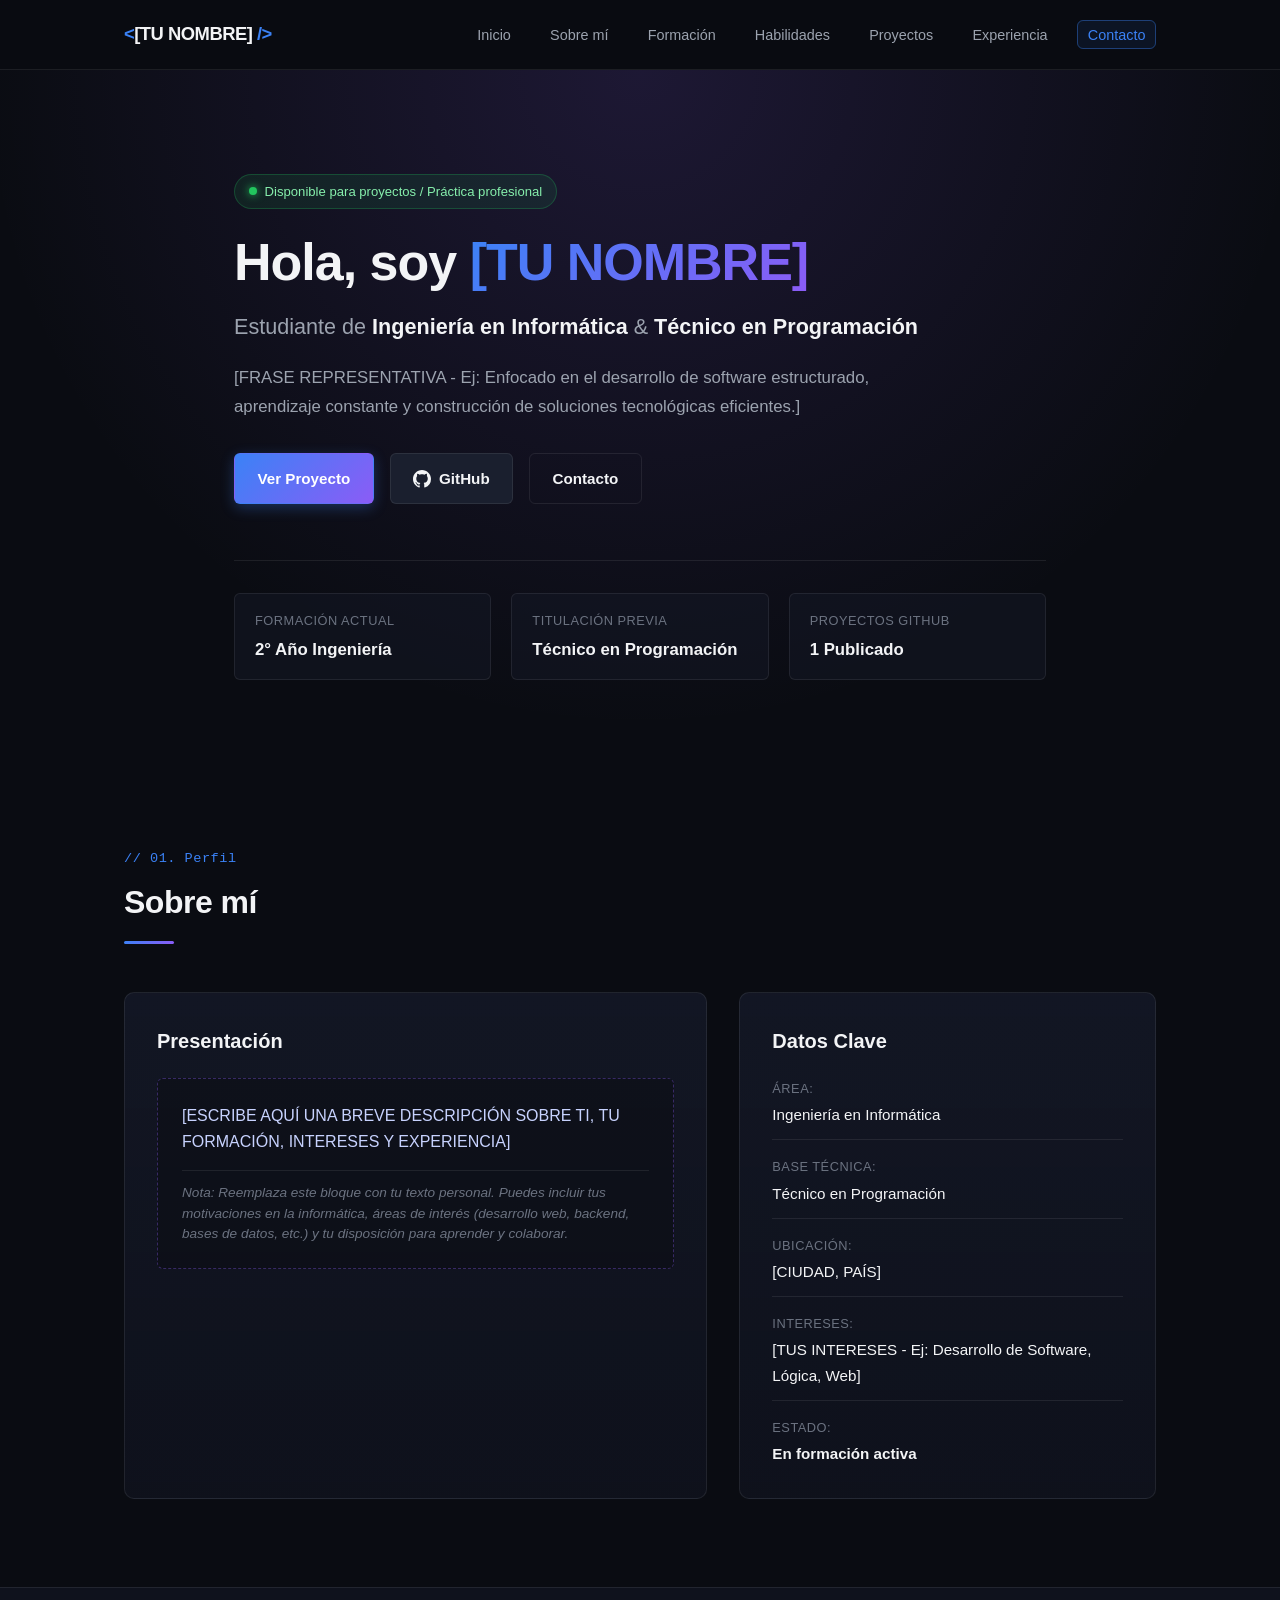
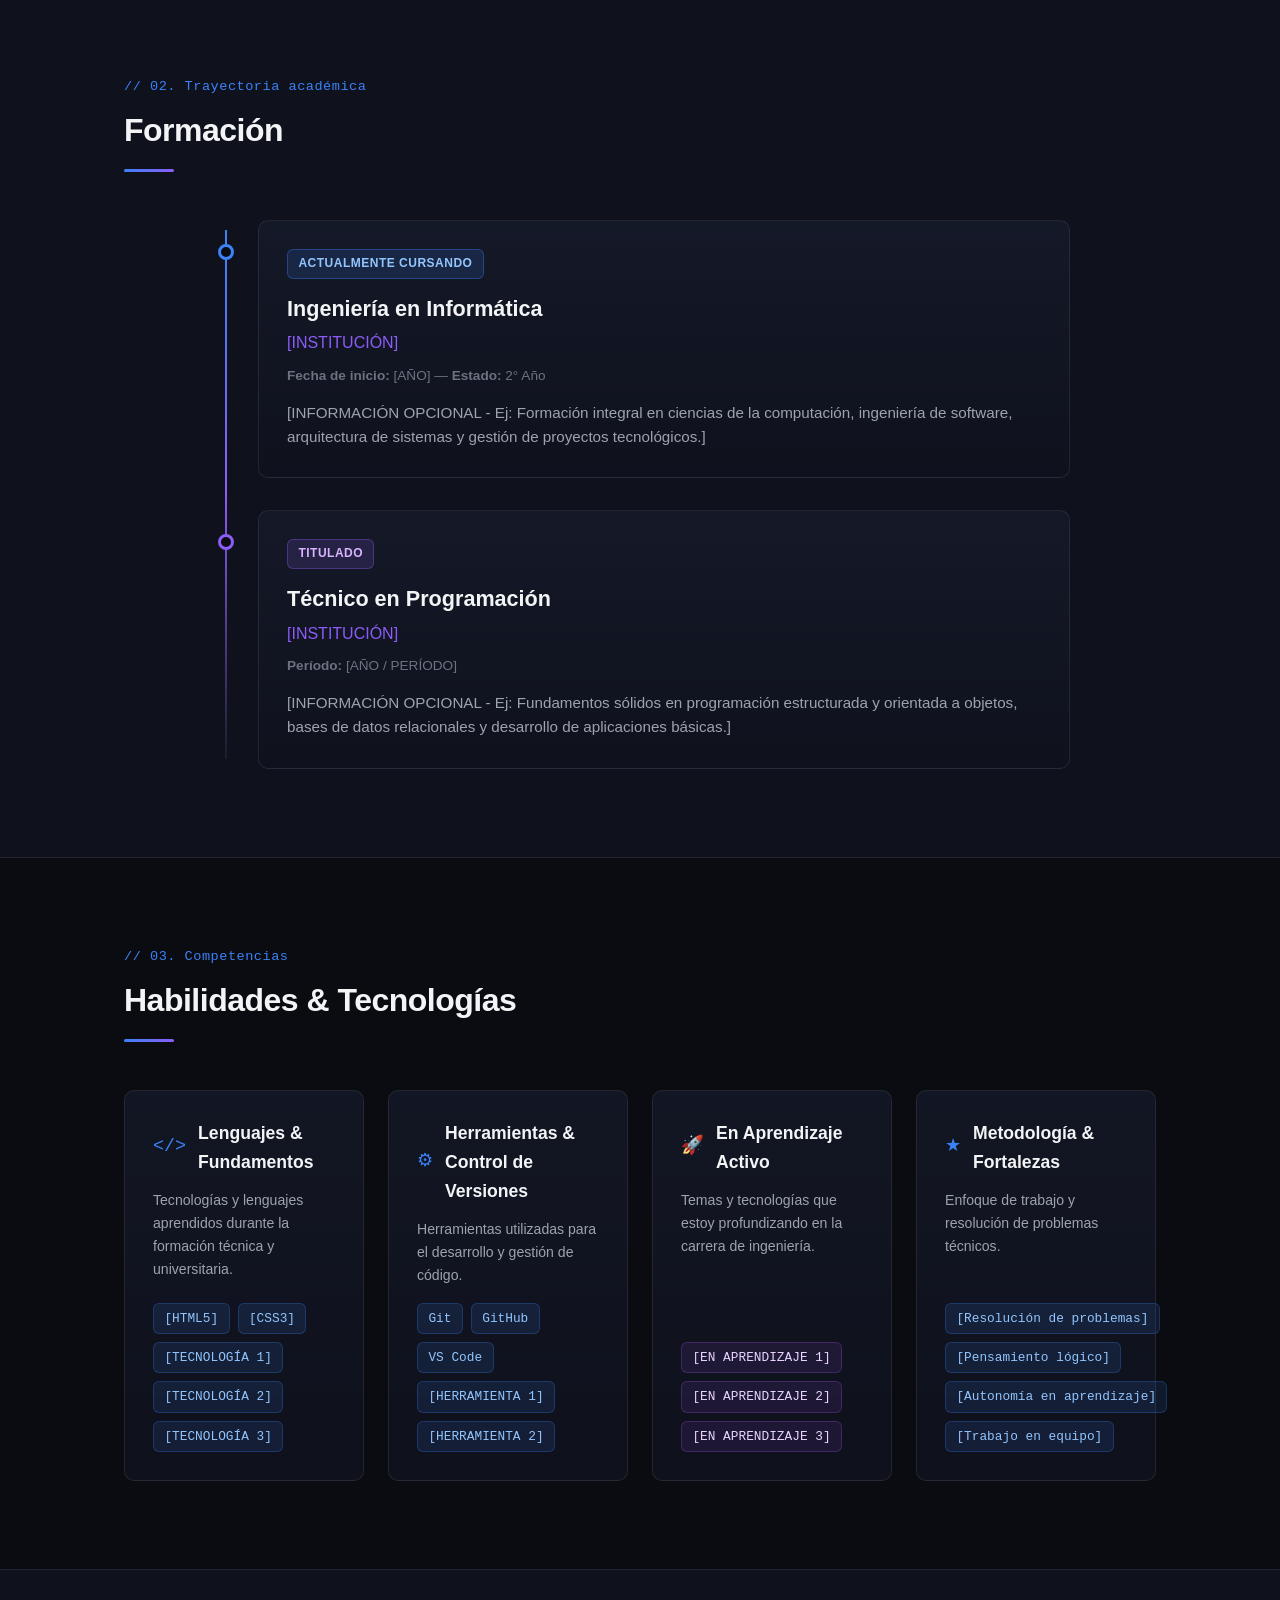
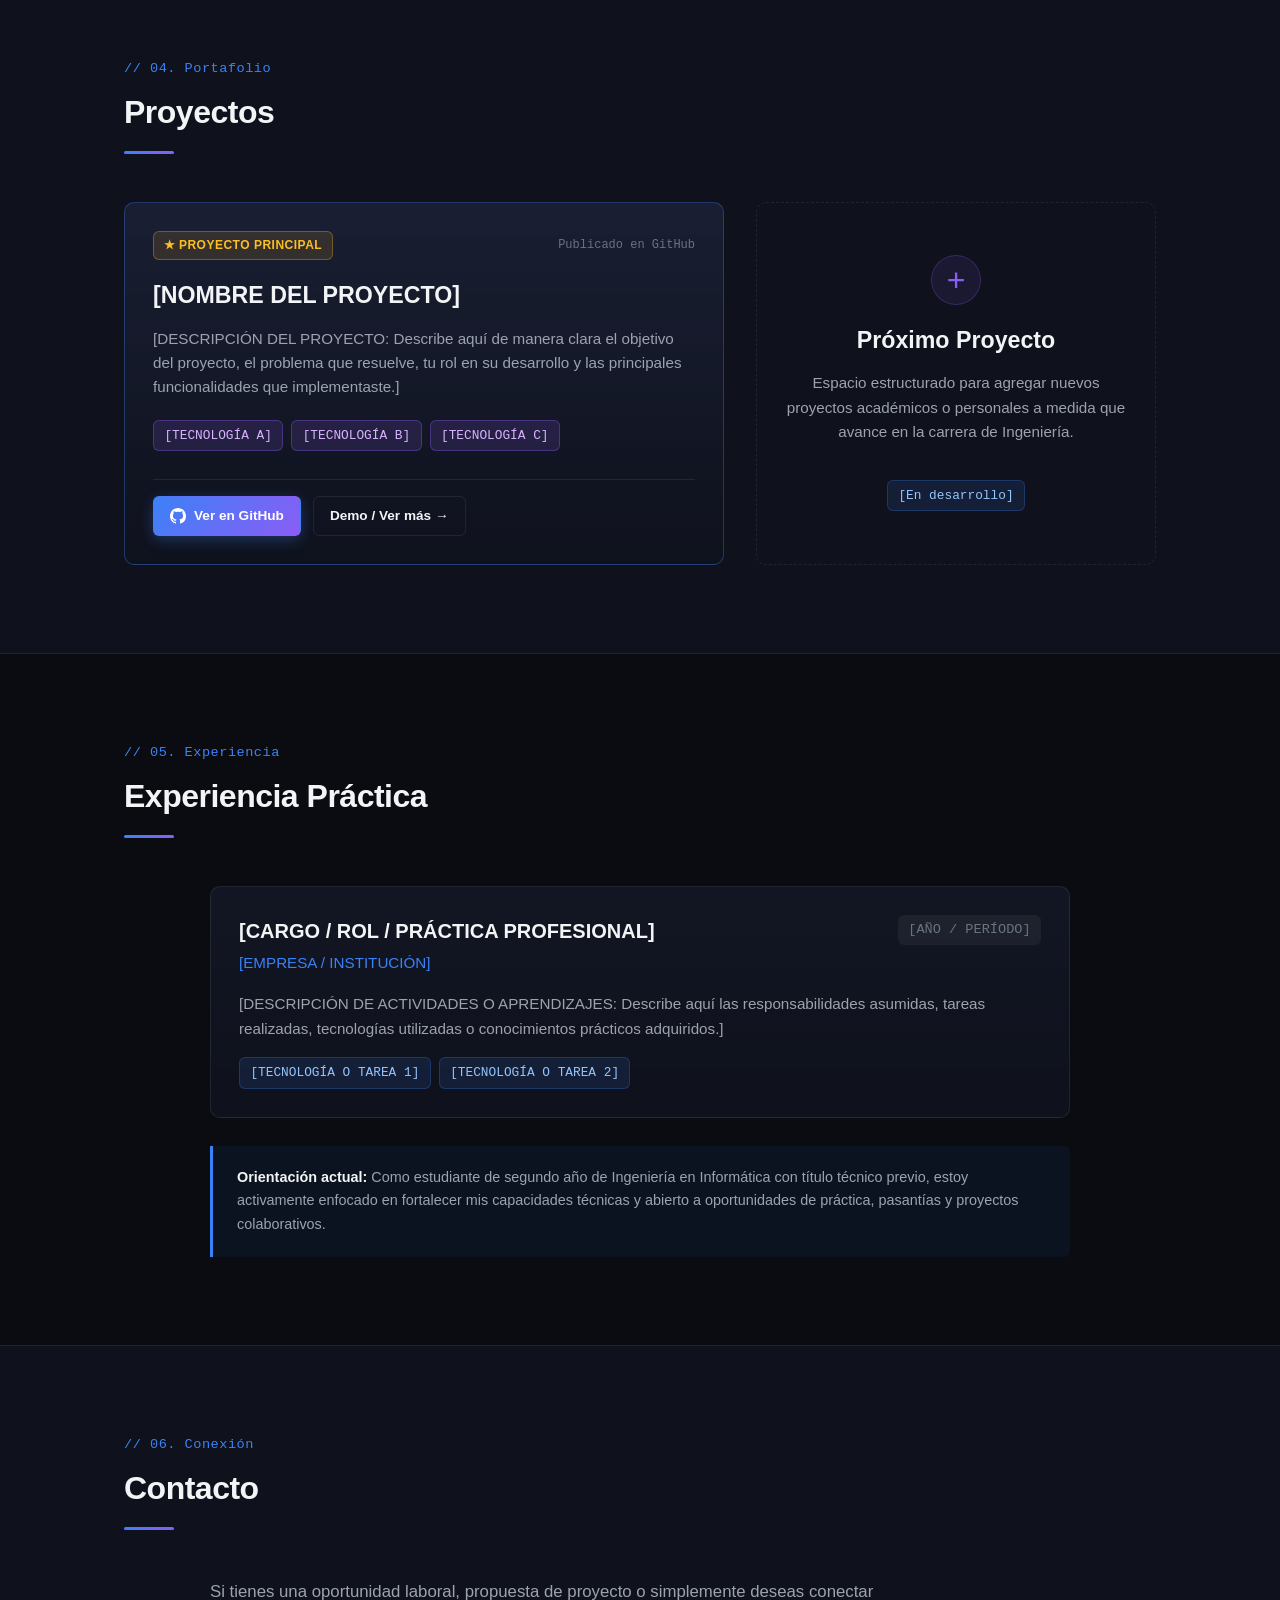
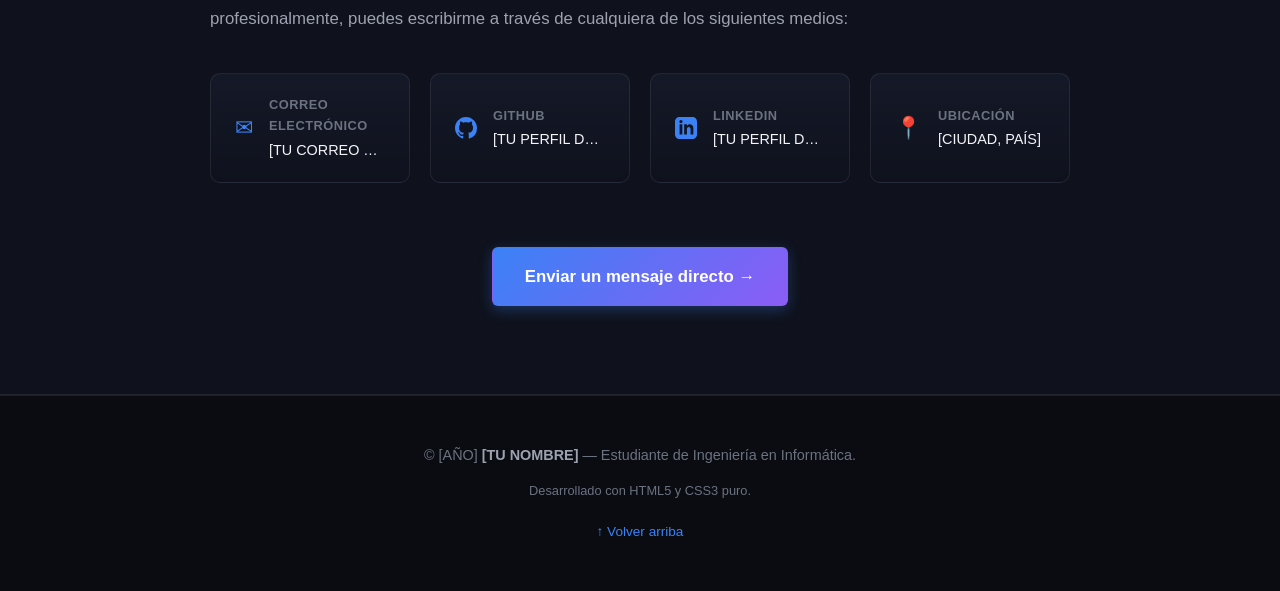
==== index.html @ 57cdf485 "portafolios codigo faltan cosas" ====
<!DOCTYPE html>
<html lang="es">
<head>
    <meta charset="UTF-8">
    <meta name="viewport" content="width=device-width, initial-scale=1.0">
    <meta name="description" content="Portafolio personal de [TU NOMBRE] - Estudiante de Ingeniería en Informática y Técnico en Programación.">
    <title>[TU NOMBRE] | Portafolio Profesional</title>
    <!-- Hoja de estilos principal -->
    <link rel="stylesheet" href="style.css">
</head>
<body>

    <!-- ========================================== -->
    <!-- BARRA DE NAVEGACIÓN (HEADER) -->
    <!-- ========================================== -->
    <header class="header">
        <div class="container nav-container">
            <a href="#inicio" class="nav-logo">
                <span class="logo-bracket">&lt;</span>[TU NOMBRE]<span class="logo-bracket"> /&gt;</span>
            </a>
            <nav class="navbar" aria-label="Navegación principal">
                <ul class="nav-list">
                    <li><a href="#inicio" class="nav-link">Inicio</a></li>
                    <li><a href="#sobre-mi" class="nav-link">Sobre mí</a></li>
                    <li><a href="#formacion" class="nav-link">Formación</a></li>
                    <li><a href="#habilidades" class="nav-link">Habilidades</a></li>
                    <li><a href="#proyectos" class="nav-link">Proyectos</a></li>
                    <li><a href="#experiencia" class="nav-link">Experiencia</a></li>
                    <li><a href="#contacto" class="nav-link nav-link-cta">Contacto</a></li>
                </ul>
            </nav>
        </div>
    </header>

    <main id="main-content">

        <!-- ========================================== -->
        <!-- SECCIÓN 1: INICIO / HERO -->
        <!-- ========================================== -->
        <section id="inicio" class="hero-section">
            <div class="container hero-container">
                
                <div class="hero-badge">
                    <span class="status-dot"></span>
                    <span>Disponible para proyectos / Práctica profesional</span>
                </div>

                <h1 class="hero-title">
                    Hola, soy <span class="gradient-text">[TU NOMBRE]</span>
                </h1>

                <p class="hero-subtitle">
                    Estudiante de <strong>Ingeniería en Informática</strong> &amp; <strong>Técnico en Programación</strong>
                </p>

                <p class="hero-description">
                    [FRASE REPRESENTATIVA - Ej: Enfocado en el desarrollo de software estructurado, aprendizaje constante y construcción de soluciones tecnológicas eficientes.]
                </p>

                <!-- Botones de Acción -->
                <div class="hero-actions">
                    <a href="#proyectos" class="btn btn-primary">Ver Proyecto</a>
                    <a href="https://github.com/[TU_USUARIO]" target="_blank" rel="noopener noreferrer" class="btn btn-secondary">
                        <svg class="btn-icon" viewBox="0 0 24 24" width="18" height="18" fill="currentColor">
                            <path d="M12 0C5.37 0 0 5.37 0 12c0 5.31 3.435 9.795 8.205 11.385.6.105.825-.255.825-.57 0-.285-.015-1.23-.015-2.235-3.015.555-3.795-.735-4.035-1.41-.135-.345-.72-1.41-1.23-1.695-.42-.225-1.02-.78-.015-.795.945-.015 1.62.87 1.845 1.23 1.08 1.815 2.805 1.305 3.495.99.105-.78.42-1.305.765-1.605-2.67-.3-5.46-1.335-5.46-5.925 0-1.305.465-2.385 1.23-3.225-.12-.3-.54-1.53.12-3.18 0 0 1.005-.315 3.3 1.23.96-.27 1.98-.405 3-.405s2.04.135 3 .405c2.295-1.56 3.3-1.23 3.3-1.23.66 1.65.24 2.88.12 3.18.765.84 1.23 1.905 1.23 3.225 0 4.605-2.805 5.625-5.475 5.925.435.375.81 1.095.81 2.22 0 1.605-.015 2.895-.015 3.3 0 .315.225.69.825.57A12.02 12.02 0 0024 12c0-6.63-5.37-12-12-12z"/>
                        </svg>
                        GitHub
                    </a>
                    <a href="#contacto" class="btn btn-outline">Contacto</a>
                </div>

                <!-- Resumen rápido de perfil -->
                <div class="hero-highlights">
                    <div class="highlight-item">
                        <span class="highlight-label">Formación actual</span>
                        <span class="highlight-value">2° Año Ingeniería</span>
                    </div>
                    <div class="highlight-item">
                        <span class="highlight-label">Titulación previa</span>
                        <span class="highlight-value">Técnico en Programación</span>
                    </div>
                    <div class="highlight-item">
                        <span class="highlight-label">Proyectos GitHub</span>
                        <span class="highlight-value">1 Publicado</span>
                    </div>
                </div>

            </div>
        </section>


        <!-- ========================================== -->
        <!-- SECCIÓN 2: SOBRE MÍ -->
        <!-- ========================================== -->
        <section id="sobre-mi" class="section">
            <div class="container">
                <div class="section-header">
                    <span class="section-tag">// 01. Perfil</span>
                    <h2 class="section-title">Sobre mí</h2>
                    <div class="section-line"></div>
                </div>

                <div class="about-grid">
                    <div class="about-card main-about">
                        <h3 class="card-title">Presentación</h3>
                        <div class="placeholder-box">
                            <p class="placeholder-text">
                                [ESCRIBE AQUÍ UNA BREVE DESCRIPCIÓN SOBRE TI, TU FORMACIÓN, INTERESES Y EXPERIENCIA]
                            </p>
                            <p class="helper-note">
                                <em>Nota: Reemplaza este bloque con tu texto personal. Puedes incluir tus motivaciones en la informática, áreas de interés (desarrollo web, backend, bases de datos, etc.) y tu disposición para aprender y colaborar.</em>
                            </p>
                        </div>
                    </div>

                    <div class="about-card info-summary">
                        <h3 class="card-title">Datos Clave</h3>
                        <ul class="info-list">
                            <li>
                                <span class="info-key">Área:</span>
                                <span class="info-val">Ingeniería en Informática</span>
                            </li>
                            <li>
                                <span class="info-key">Base técnica:</span>
                                <span class="info-val">Técnico en Programación</span>
                            </li>
                            <li>
                                <span class="info-key">Ubicación:</span>
                                <span class="info-val">[CIUDAD, PAÍS]</span>
                            </li>
                            <li>
                                <span class="info-key">Intereses:</span>
                                <span class="info-val">[TUS INTERESES - Ej: Desarrollo de Software, Lógica, Web]</span>
                            </li>
                            <li>
                                <span class="info-key">Estado:</span>
                                <span class="info-val text-accent">En formación activa</span>
                            </li>
                        </ul>
                    </div>
                </div>
            </div>
        </section>


        <!-- ========================================== -->
        <!-- SECCIÓN 3: FORMACIÓN ACADÉMICA -->
        <!-- ========================================== -->
        <section id="formacion" class="section section-alt">
            <div class="container">
                <div class="section-header">
                    <span class="section-tag">// 02. Trayectoria académica</span>
                    <h2 class="section-title">Formación</h2>
                    <div class="section-line"></div>
                </div>

                <div class="timeline">

                    <!-- Tarjeta 1: Ingeniería en Informática -->
                    <article class="timeline-item">
                        <div class="timeline-marker"></div>
                        <div class="timeline-content card">
                            <div class="timeline-badge status-current">Actualmente cursando</div>
                            <h3 class="timeline-title">Ingeniería en Informática</h3>
                            <h4 class="timeline-subtitle">[INSTITUCIÓN]</h4>
                            <p class="timeline-period"><strong>Fecha de inicio:</strong> [AÑO] — <strong>Estado:</strong> 2° Año</p>
                            <p class="timeline-desc">
                                [INFORMACIÓN OPCIONAL - Ej: Formación integral en ciencias de la computación, ingeniería de software, arquitectura de sistemas y gestión de proyectos tecnológicos.]
                            </p>
                        </div>
                    </article>

                    <!-- Tarjeta 2: Técnico en Programación -->
                    <article class="timeline-item">
                        <div class="timeline-marker"></div>
                        <div class="timeline-content card">
                            <div class="timeline-badge status-completed">Titulado</div>
                            <h3 class="timeline-title">Técnico en Programación</h3>
                            <h4 class="timeline-subtitle">[INSTITUCIÓN]</h4>
                            <p class="timeline-period"><strong>Período:</strong> [AÑO / PERÍODO]</p>
                            <p class="timeline-desc">
                                [INFORMACIÓN OPCIONAL - Ej: Fundamentos sólidos en programación estructurada y orientada a objetos, bases de datos relacionales y desarrollo de aplicaciones básicas.]
                            </p>
                        </div>
                    </article>

                </div>
            </div>
        </section>


        <!-- ========================================== -->
        <!-- SECCIÓN 4: HABILIDADES / TECNOLOGÍAS -->
        <!-- ========================================== -->
        <section id="habilidades" class="section">
            <div class="container">
                <div class="section-header">
                    <span class="section-tag">// 03. Competencias</span>
                    <h2 class="section-title">Habilidades &amp; Tecnologías</h2>
                    <div class="section-line"></div>
                </div>

                <div class="skills-grid">
                    
                    <!-- Categoría 1: Lenguajes y Fundamentos -->
                    <div class="card skill-card">
                        <div class="skill-card-header">
                            <span class="skill-icon">&lt;/&gt;</span>
                            <h3 class="skill-card-title">Lenguajes &amp; Fundamentos</h3>
                        </div>
                        <p class="skill-card-desc">Tecnologías y lenguajes aprendidos durante la formación técnica y universitaria.</p>
                        <div class="tags-container">
                            <span class="tag">[HTML5]</span>
                            <span class="tag">[CSS3]</span>
                            <span class="tag">[TECNOLOGÍA 1]</span>
                            <span class="tag">[TECNOLOGÍA 2]</span>
                            <span class="tag">[TECNOLOGÍA 3]</span>
                        </div>
                    </div>

                    <!-- Categoría 2: Herramientas y Entornos -->
                    <div class="card skill-card">
                        <div class="skill-card-header">
                            <span class="skill-icon">&#9881;</span>
                            <h3 class="skill-card-title">Herramientas &amp; Control de Versiones</h3>
                        </div>
                        <p class="skill-card-desc">Herramientas utilizadas para el desarrollo y gestión de código.</p>
                        <div class="tags-container">
                            <span class="tag">Git</span>
                            <span class="tag">GitHub</span>
                            <span class="tag">VS Code</span>
                            <span class="tag">[HERRAMIENTA 1]</span>
                            <span class="tag">[HERRAMIENTA 2]</span>
                        </div>
                    </div>

                    <!-- Categoría 3: En Proceso de Aprendizaje -->
                    <div class="card skill-card">
                        <div class="skill-card-header">
                            <span class="skill-icon">&#128640;</span>
                            <h3 class="skill-card-title">En Aprendizaje Activo</h3>
                        </div>
                        <p class="skill-card-desc">Temas y tecnologías que estoy profundizando en la carrera de ingeniería.</p>
                        <div class="tags-container">
                            <span class="tag tag-learning">[EN APRENDIZAJE 1]</span>
                            <span class="tag tag-learning">[EN APRENDIZAJE 2]</span>
                            <span class="tag tag-learning">[EN APRENDIZAJE 3]</span>
                        </div>
                    </div>

                    <!-- Categoría 4: Habilidades Profesionales -->
                    <div class="card skill-card">
                        <div class="skill-card-header">
                            <span class="skill-icon">&#9733;</span>
                            <h3 class="skill-card-title">Metodología &amp; Fortalezas</h3>
                        </div>
                        <p class="skill-card-desc">Enfoque de trabajo y resolución de problemas técnicos.</p>
                        <div class="tags-container">
                            <span class="tag">[Resolución de problemas]</span>
                            <span class="tag">[Pensamiento lógico]</span>
                            <span class="tag">[Autonomía en aprendizaje]</span>
                            <span class="tag">[Trabajo en equipo]</span>
                        </div>
                    </div>

                </div>
            </div>
        </section>


        <!-- ========================================== -->
        <!-- SECCIÓN 5: PROYECTOS -->
        <!-- ========================================== -->
        <section id="proyectos" class="section section-alt">
            <div class="container">
                <div class="section-header">
                    <span class="section-tag">// 04. Portafolio</span>
                    <h2 class="section-title">Proyectos</h2>
                    <div class="section-line"></div>
                </div>

                <div class="projects-grid">

                    <!-- PROYECTO PRINCIPAL (1 Proyecto Publicado en GitHub) -->
                    <article class="card project-card project-featured">
                        <div class="project-header">
                            <span class="project-tag-featured">&#9733; Proyecto Principal</span>
                            <span class="project-status">Publicado en GitHub</span>
                        </div>

                        <h3 class="project-title">[NOMBRE DEL PROYECTO]</h3>
                        
                        <p class="project-description">
                            [DESCRIPCIÓN DEL PROYECTO: Describe aquí de manera clara el objetivo del proyecto, el problema que resuelve, tu rol en su desarrollo y las principales funcionalidades que implementaste.]
                        </p>

                        <!-- Tecnologías usadas en el proyecto -->
                        <div class="project-tech-stack">
                            <span class="tag tag-accent">[TECNOLOGÍA A]</span>
                            <span class="tag tag-accent">[TECNOLOGÍA B]</span>
                            <span class="tag tag-accent">[TECNOLOGÍA C]</span>
                        </div>

                        <!-- Enlaces del proyecto -->
                        <div class="project-links">
                            <a href="https://github.com/[TU_USUARIO]/[TU_REPOSITORIO]" target="_blank" rel="noopener noreferrer" class="btn btn-primary btn-sm">
                                <svg class="btn-icon" viewBox="0 0 24 24" width="16" height="16" fill="currentColor">
                                    <path d="M12 0C5.37 0 0 5.37 0 12c0 5.31 3.435 9.795 8.205 11.385.6.105.825-.255.825-.57 0-.285-.015-1.23-.015-2.235-3.015.555-3.795-.735-4.035-1.41-.135-.345-.72-1.41-1.23-1.695-.42-.225-1.02-.78-.015-.795.945-.015 1.62.87 1.845 1.23 1.08 1.815 2.805 1.305 3.495.99.105-.78.42-1.305.765-1.605-2.67-.3-5.46-1.335-5.46-5.925 0-1.305.465-2.385 1.23-3.225-.12-.3-.54-1.53.12-3.18 0 0 1.005-.315 3.3 1.23.96-.27 1.98-.405 3-.405s2.04.135 3 .405c2.295-1.56 3.3-1.23 3.3-1.23.66 1.65.24 2.88.12 3.18.765.84 1.23 1.905 1.23 3.225 0 4.605-2.805 5.625-5.475 5.925.435.375.81 1.095.81 2.22 0 1.605-.015 2.895-.015 3.3 0 .315.225.69.825.57A12.02 12.02 0 0024 12c0-6.63-5.37-12-12-12z"/>
                                </svg>
                                Ver en GitHub
                            </a>
                            <a href="[DEMO / ENLACE OPCIONAL]" target="_blank" rel="noopener noreferrer" class="btn btn-outline btn-sm">
                                Demo / Ver más &rarr;
                            </a>
                        </div>
                    </article>

                    <!-- ESPACIO PREPARADO PARA FUTUROS PROYECTOS -->
                    <article class="card project-card project-placeholder">
                        <div class="placeholder-icon">+</div>
                        <h3 class="project-title">Próximo Proyecto</h3>
                        <p class="project-description">
                            Espacio estructurado para agregar nuevos proyectos académicos o personales a medida que avance en la carrera de Ingeniería.
                        </p>
                        <div class="tags-container">
                            <span class="tag">[En desarrollo]</span>
                        </div>
                    </article>

                </div>
            </div>
        </section>


        <!-- ========================================== -->
        <!-- SECCIÓN 6: EXPERIENCIA -->
        <!-- ========================================== -->
        <section id="experiencia" class="section">
            <div class="container">
                <div class="section-header">
                    <span class="section-tag">// 05. Experiencia</span>
                    <h2 class="section-title">Experiencia Práctica</h2>
                    <div class="section-line"></div>
                </div>

                <div class="experience-container">
                    
                    <!-- Tarjeta de experiencia / práctica -->
                    <article class="card experience-card">
                        <div class="exp-header">
                            <div>
                                <h3 class="exp-role">[CARGO / ROL / PRÁCTICA PROFESIONAL]</h3>
                                <h4 class="exp-company">[EMPRESA / INSTITUCIÓN]</h4>
                            </div>
                            <span class="exp-date">[AÑO / PERÍODO]</span>
                        </div>

                        <p class="exp-description">
                            [DESCRIPCIÓN DE ACTIVIDADES O APRENDIZAJES: Describe aquí las responsabilidades asumidas, tareas realizadas, tecnologías utilizadas o conocimientos prácticos adquiridos.]
                        </p>

                        <div class="tags-container">
                            <span class="tag">[TECNOLOGÍA O TAREA 1]</span>
                            <span class="tag">[TECNOLOGÍA O TAREA 2]</span>
                        </div>
                    </article>

                    <!-- Nota honesta sobre experiencia en construcción -->
                    <div class="experience-note">
                        <p>
                            <strong>Orientación actual:</strong> Como estudiante de segundo año de Ingeniería en Informática con título técnico previo, estoy activamente enfocado en fortalecer mis capacidades técnicas y abierto a oportunidades de práctica, pasantías y proyectos colaborativos.
                        </p>
                    </div>

                </div>
            </div>
        </section>


        <!-- ========================================== -->
        <!-- SECCIÓN 7: CONTACTO -->
        <!-- ========================================== -->
        <section id="contacto" class="section section-alt">
            <div class="container">
                <div class="section-header">
                    <span class="section-tag">// 06. Conexión</span>
                    <h2 class="section-title">Contacto</h2>
                    <div class="section-line"></div>
                </div>

                <div class="contact-wrapper">
                    <p class="contact-intro">
                        Si tienes una oportunidad laboral, propuesta de proyecto o simplemente deseas conectar profesionalmente, puedes escribirme a través de cualquiera de los siguientes medios:
                    </p>

                    <div class="contact-grid">
                        
                        <!-- Tarjeta Email -->
                        <a href="mailto:[TU_EMAIL@EJEMPLO.COM]" class="card contact-card">
                            <div class="contact-card-icon">&#9993;</div>
                            <div class="contact-card-body">
                                <h3 class="contact-card-title">Correo Electrónico</h3>
                                <p class="contact-card-value">[TU CORREO ELECTRÓNICO]</p>
                            </div>
                        </a>

                        <!-- Tarjeta GitHub -->
                        <a href="https://github.com/[TU_USUARIO]" target="_blank" rel="noopener noreferrer" class="card contact-card">
                            <div class="contact-card-icon">
                                <svg viewBox="0 0 24 24" width="22" height="22" fill="currentColor">
                                    <path d="M12 0C5.37 0 0 5.37 0 12c0 5.31 3.435 9.795 8.205 11.385.6.105.825-.255.825-.57 0-.285-.015-1.23-.015-2.235-3.015.555-3.795-.735-4.035-1.41-.135-.345-.72-1.41-1.23-1.695-.42-.225-1.02-.78-.015-.795.945-.015 1.62.87 1.845 1.23 1.08 1.815 2.805 1.305 3.495.99.105-.78.42-1.305.765-1.605-2.67-.3-5.46-1.335-5.46-5.925 0-1.305.465-2.385 1.23-3.225-.12-.3-.54-1.53.12-3.18 0 0 1.005-.315 3.3 1.23.96-.27 1.98-.405 3-.405s2.04.135 3 .405c2.295-1.56 3.3-1.23 3.3-1.23.66 1.65.24 2.88.12 3.18.765.84 1.23 1.905 1.23 3.225 0 4.605-2.805 5.625-5.475 5.925.435.375.81 1.095.81 2.22 0 1.605-.015 2.895-.015 3.3 0 .315.225.69.825.57A12.02 12.02 0 0024 12c0-6.63-5.37-12-12-12z"/>
                                </svg>
                            </div>
                            <div class="contact-card-body">
                                <h3 class="contact-card-title">GitHub</h3>
                                <p class="contact-card-value">[TU PERFIL DE GITHUB]</p>
                            </div>
                        </a>

                        <!-- Tarjeta LinkedIn -->
                        <a href="https://linkedin.com/in/[TU_USUARIO]" target="_blank" rel="noopener noreferrer" class="card contact-card">
                            <div class="contact-card-icon">
                                <svg viewBox="0 0 24 24" width="22" height="22" fill="currentColor">
                                    <path d="M19 0h-14c-2.761 0-5 2.239-5 5v14c0 2.761 2.239 5 5 5h14c2.762 0 5-2.239 5-5v-14c0-2.761-2.238-5-5-5zm-11 19h-3v-11h3v11zm-1.5-12.268c-.966 0-1.75-.79-1.75-1.764s.784-1.764 1.75-1.764 1.75.79 1.75 1.764-.783 1.764-1.75 1.764zm13.5 12.268h-3v-5.604c0-3.368-4-3.113-4 0v5.604h-3v-11h3v1.765c1.396-2.586 7-2.777 7 2.476v6.759z"/>
                                </svg>
                            </div>
                            <div class="contact-card-body">
                                <h3 class="contact-card-title">LinkedIn</h3>
                                <p class="contact-card-value">[TU PERFIL DE LINKEDIN]</p>
                            </div>
                        </a>

                        <!-- Tarjeta Ubicación -->
                        <div class="card contact-card">
                            <div class="contact-card-icon">&#128205;</div>
                            <div class="contact-card-body">
                                <h3 class="contact-card-title">Ubicación</h3>
                                <p class="contact-card-value">[CIUDAD, PAÍS]</p>
                            </div>
                        </div>

                    </div>

                    <!-- Enlace directo CTA para enviar email -->
                    <div class="contact-direct-action">
                        <a href="mailto:[TU_EMAIL@EJEMPLO.COM]" class="btn btn-primary btn-lg">
                            Enviar un mensaje directo &rarr;
                        </a>
                    </div>

                </div>
            </div>
        </section>

    </main>

    <!-- ========================================== -->
    <!-- PIE DE PÁGINA (FOOTER) -->
    <!-- ========================================== -->
    <footer class="footer">
        <div class="container footer-container">
            <p class="footer-copy">
                &copy; [AÑO] <strong>[TU NOMBRE]</strong> — Estudiante de Ingeniería en Informática.
            </p>
            <p class="footer-note">
                Desarrollado con HTML5 y CSS3 puro.
            </p>
            <a href="#inicio" class="back-to-top">
                &uarr; Volver arriba
            </a>
        </div>
    </footer>

</body>
</html>
---- style.css ----
/* ==========================================================================
   PORTAFOLIO PERSONAL - ESTUDIANTE DE INGENIERÍA EN INFORMÁTICA
   Tecnologías: Solo HTML5 y CSS3 puro (Sin JavaScript ni Frameworks)
   ========================================================================== */

/* --------------------------------------------------------------------------
   1. VARIABLES CSS (PALETA DE COLORES & CONFIGURACIÓN GLOBAL)
   -------------------------------------------------------------------------- */
:root {
    /* Paleta Principal: Azules y Morados */
    --color-primary: #3b82f6;        /* Azul vibrante */
    --color-primary-hover: #2563eb;  /* Azul interactivo */
    --color-secondary: #8b5cf6;      /* Morado vibrante */
    --color-secondary-hover: #7c3aed;/* Morado interactivo */
    --color-accent: #a855f7;         /* Morado claro de acento */

    /* Fondos Oscuros */
    --bg-main: #0a0c12;              /* Fondo base negro/azulado profundo */
    --bg-alt: #0f121d;               /* Fondo de secciones alternas */
    --bg-card: #141826;              /* Fondo de tarjetas */
    --bg-card-hover: #1c2236;        /* Fondo hover de tarjetas */
    --bg-tag: rgba(59, 130, 246, 0.12); /* Fondo sutil para tags */

    /* Textos y Grises */
    --text-main: #f3f4f6;            /* Texto principal casi blanco */
    --text-muted: #9ca3af;           /* Texto secundario gris claro */
    --text-dim: #6b7280;             /* Texto terciario atenuado */
    
    /* Bordes y Líneas */
    --border-subtle: rgba(255, 255, 255, 0.08);
    --border-hover: rgba(139, 92, 246, 0.4);
    --border-accent: rgba(59, 130, 246, 0.4);

    /* Gradientes */
    --gradient-brand: linear-gradient(135deg, #3b82f6 0%, #8b5cf6 100%);
    --gradient-card: linear-gradient(180deg, rgba(25, 30, 48, 0.6) 0%, rgba(15, 18, 29, 0.9) 100%);
    --gradient-glow: radial-gradient(circle at 50% 0%, rgba(139, 92, 246, 0.15), transparent 70%);

    /* Tipografía */
    --font-main: 'Segoe UI', -apple-system, BlinkMacSystemFont, Roboto, Helvetica, Arial, sans-serif;
    --font-mono: 'Consolas', 'Fira Code', 'Courier New', monospace;

    /* Estructura y Espaciado */
    --container-max-width: 1080px;
    --header-height: 70px;
    --radius-sm: 6px;
    --radius-md: 10px;
    --radius-lg: 16px;
    --transition-fast: 0.2s ease;
    --transition-normal: 0.3s ease;
}

/* --------------------------------------------------------------------------
   2. RESET Y ESTILOS BASE
   -------------------------------------------------------------------------- */
*, *::before, *::after {
    margin: 0;
    padding: 0;
    box-sizing: border-box;
}

html {
    scroll-behavior: smooth;
    color-scheme: dark;
}

body {
    font-family: var(--font-main);
    background-color: var(--bg-main);
    color: var(--text-main);
    line-height: 1.65;
    font-size: 16px;
    -webkit-font-smoothing: antialiased;
    -moz-osx-font-smoothing: grayscale;
    overflow-x: hidden;
}

/* Contenedor centralizado */
.container {
    width: 100%;
    max-width: var(--container-max-width);
    margin: 0 auto;
    padding: 0 1.5rem;
}

/* Enlaces y botones base */
a {
    color: inherit;
    text-decoration: none;
    transition: color var(--transition-fast);
}

ul {
    list-style: none;
}

img, svg {
    display: inline-block;
    vertical-align: middle;
}

/* Focus accesible */
a:focus-visible, button:focus-visible {
    outline: 2px solid var(--color-secondary);
    outline-offset: 3px;
}

/* --------------------------------------------------------------------------
   3. BARRA DE NAVEGACIÓN (HEADER STICKY)
   -------------------------------------------------------------------------- */
.header {
    position: sticky;
    top: 0;
    left: 0;
    width: 100%;
    height: var(--header-height);
    background-color: rgba(10, 12, 18, 0.88);
    backdrop-filter: blur(12px);
    -webkit-backdrop-filter: blur(12px);
    border-bottom: 1px solid var(--border-subtle);
    z-index: 1000;
    display: flex;
    align-items: center;
}

.nav-container {
    display: flex;
    align-items: center;
    justify-content: space-between;
}

.nav-logo {
    font-size: 1.15rem;
    font-weight: 700;
    color: var(--text-main);
    letter-spacing: -0.5px;
}

.logo-bracket {
    color: var(--color-primary);
}

.navbar {
    display: flex;
}

.nav-list {
    display: flex;
    align-items: center;
    gap: 1.25rem;
}

.nav-link {
    font-size: 0.9rem;
    color: var(--text-muted);
    font-weight: 500;
    padding: 0.35rem 0.6rem;
    border-radius: var(--radius-sm);
    transition: all var(--transition-fast);
}

.nav-link:hover {
    color: var(--text-main);
    background-color: rgba(255, 255, 255, 0.05);
}

.nav-link-cta {
    color: var(--color-primary);
    border: 1px solid var(--border-accent);
    background-color: rgba(59, 130, 246, 0.08);
}

.nav-link-cta:hover {
    background-color: var(--color-primary);
    color: #ffffff;
    border-color: var(--color-primary);
}

/* --------------------------------------------------------------------------
   4. ESTILOS COMUNES DE SECCIÓN Y TARJETAS
   -------------------------------------------------------------------------- */
.section {
    padding: 5.5rem 0;
    scroll-margin-top: calc(var(--header-height) - 10px);
}

.section-alt {
    background-color: var(--bg-alt);
    border-top: 1px solid var(--border-subtle);
    border-bottom: 1px solid var(--border-subtle);
}

.section-header {
    margin-bottom: 3rem;
}

.section-tag {
    font-family: var(--font-mono);
    font-size: 0.85rem;
    color: var(--color-primary);
    display: block;
    margin-bottom: 0.35rem;
    letter-spacing: 0.5px;
}

.section-title {
    font-size: 2rem;
    font-weight: 700;
    color: var(--text-main);
    letter-spacing: -0.5px;
}

.section-line {
    width: 50px;
    height: 3px;
    background: var(--gradient-brand);
    border-radius: 3px;
    margin-top: 0.75rem;
}

/* Tarjeta Reutilizable */
.card {
    background: var(--gradient-card);
    border: 1px solid var(--border-subtle);
    border-radius: var(--radius-md);
    padding: 1.75rem;
    transition: transform var(--transition-fast), border-color var(--transition-fast), box-shadow var(--transition-fast);
}

.card:hover {
    border-color: var(--border-hover);
    transform: translateY(-3px);
    box-shadow: 0 10px 25px -10px rgba(139, 92, 246, 0.15);
}

/* Utilidades de texto y tags */
.gradient-text {
    background: var(--gradient-brand);
    -webkit-background-clip: text;
    -webkit-text-fill-color: transparent;
}

.text-accent {
    color: var(--color-secondary);
    font-weight: 600;
}

.tags-container {
    display: flex;
    flex-wrap: wrap;
    gap: 0.5rem;
    margin-top: 1rem;
}

.tag {
    font-family: var(--font-mono);
    font-size: 0.8rem;
    padding: 0.25rem 0.65rem;
    background-color: var(--bg-tag);
    border: 1px solid rgba(59, 130, 246, 0.25);
    color: #93c5fd;
    border-radius: var(--radius-sm);
    white-space: nowrap;
}

.tag-accent {
    background-color: rgba(139, 92, 246, 0.15);
    border-color: rgba(139, 92, 246, 0.35);
    color: #d8b4fe;
}

.tag-learning {
    background-color: rgba(168, 85, 247, 0.1);
    border-color: rgba(168, 85, 247, 0.25);
    color: #e9d5ff;
}

/* --------------------------------------------------------------------------
   5. BOTONES
   -------------------------------------------------------------------------- */
.btn {
    display: inline-flex;
    align-items: center;
    justify-content: center;
    gap: 0.5rem;
    font-size: 0.95rem;
    font-weight: 600;
    padding: 0.75rem 1.4rem;
    border-radius: var(--radius-sm);
    cursor: pointer;
    transition: all var(--transition-fast);
    border: 1px solid transparent;
}

.btn-primary {
    background: var(--gradient-brand);
    color: #ffffff;
    box-shadow: 0 4px 14px 0 rgba(59, 130, 246, 0.3);
}

.btn-primary:hover {
    box-shadow: 0 6px 20px 0 rgba(139, 92, 246, 0.45);
    transform: translateY(-2px);
}

.btn-secondary {
    background-color: #1a1f2e;
    color: var(--text-main);
    border-color: var(--border-subtle);
}

.btn-secondary:hover {
    background-color: #242b3f;
    border-color: var(--border-accent);
    transform: translateY(-2px);
}

.btn-outline {
    background-color: transparent;
    color: var(--text-main);
    border-color: var(--border-subtle);
}

.btn-outline:hover {
    border-color: var(--color-secondary);
    color: #ffffff;
    background-color: rgba(139, 92, 246, 0.1);
    transform: translateY(-2px);
}

.btn-sm {
    padding: 0.5rem 1rem;
    font-size: 0.85rem;
}

.btn-lg {
    padding: 0.9rem 2rem;
    font-size: 1.05rem;
}

.btn-icon {
    flex-shrink: 0;
}

/* --------------------------------------------------------------------------
   6. SECCIÓN INICIO / HERO
   -------------------------------------------------------------------------- */
.hero-section {
    padding: 6.5rem 0 5rem;
    background-image: var(--gradient-glow);
    background-position: top center;
    background-repeat: no-repeat;
    scroll-margin-top: var(--header-height);
}

.hero-container {
    max-width: 860px;
}

.hero-badge {
    display: inline-flex;
    align-items: center;
    gap: 0.5rem;
    padding: 0.35rem 0.85rem;
    background-color: rgba(34, 197, 94, 0.1);
    border: 1px solid rgba(34, 197, 94, 0.25);
    border-radius: 50px;
    font-size: 0.82rem;
    color: #86efac;
    margin-bottom: 1.5rem;
}

.status-dot {
    width: 8px;
    height: 8px;
    background-color: #22c55e;
    border-radius: 50%;
    display: inline-block;
    box-shadow: 0 0 8px #22c55e;
}

.hero-title {
    font-size: 3.25rem;
    line-height: 1.15;
    font-weight: 800;
    letter-spacing: -1px;
    margin-bottom: 1rem;
}

.hero-subtitle {
    font-size: 1.35rem;
    color: var(--text-muted);
    margin-bottom: 1.25rem;
    font-weight: 400;
}

.hero-subtitle strong {
    color: var(--text-main);
    font-weight: 600;
}

.hero-description {
    font-size: 1.05rem;
    color: var(--text-muted);
    max-width: 720px;
    margin-bottom: 2rem;
    line-height: 1.7;
}

.hero-actions {
    display: flex;
    flex-wrap: wrap;
    gap: 1rem;
    margin-bottom: 3.5rem;
}

.hero-highlights {
    display: grid;
    grid-template-columns: repeat(auto-fit, minmax(200px, 1fr));
    gap: 1.25rem;
    padding-top: 2rem;
    border-top: 1px solid var(--border-subtle);
}

.highlight-item {
    background-color: rgba(20, 24, 38, 0.5);
    border: 1px solid var(--border-subtle);
    padding: 1rem 1.25rem;
    border-radius: var(--radius-sm);
}

.highlight-label {
    display: block;
    font-size: 0.8rem;
    color: var(--text-dim);
    margin-bottom: 0.25rem;
    text-transform: uppercase;
    letter-spacing: 0.5px;
}

.highlight-value {
    display: block;
    font-size: 1.05rem;
    font-weight: 600;
    color: var(--text-main);
}

/* --------------------------------------------------------------------------
   7. SECCIÓN SOBRE MÍ
   -------------------------------------------------------------------------- */
.about-grid {
    display: grid;
    grid-template-columns: 1.4fr 1fr;
    gap: 2rem;
}

.about-card {
    background: var(--gradient-card);
    border: 1px solid var(--border-subtle);
    border-radius: var(--radius-md);
    padding: 2rem;
}

.card-title {
    font-size: 1.25rem;
    color: var(--text-main);
    margin-bottom: 1.25rem;
    font-weight: 600;
}

.placeholder-box {
    background-color: rgba(10, 12, 18, 0.5);
    border: 1px dashed rgba(139, 92, 246, 0.35);
    border-radius: var(--radius-sm);
    padding: 1.5rem;
}

.placeholder-text {
    font-size: 1rem;
    color: #c7d2fe;
    font-weight: 500;
    line-height: 1.6;
    margin-bottom: 1rem;
}

.helper-note {
    font-size: 0.85rem;
    color: var(--text-dim);
    line-height: 1.5;
    border-top: 1px solid var(--border-subtle);
    padding-top: 0.75rem;
}

.info-list {
    display: flex;
    flex-direction: column;
    gap: 1rem;
}

.info-list li {
    display: flex;
    flex-direction: column;
    padding-bottom: 0.75rem;
    border-bottom: 1px solid var(--border-subtle);
}

.info-list li:last-child {
    border-bottom: none;
    padding-bottom: 0;
}

.info-key {
    font-size: 0.8rem;
    color: var(--text-dim);
    text-transform: uppercase;
    letter-spacing: 0.5px;
}

.info-val {
    font-size: 0.95rem;
    color: var(--text-main);
    margin-top: 0.2rem;
}

/* --------------------------------------------------------------------------
   8. SECCIÓN FORMACIÓN (TIMELINE)
   -------------------------------------------------------------------------- */
.timeline {
    display: flex;
    flex-direction: column;
    gap: 2rem;
    position: relative;
    max-width: 860px;
    margin: 0 auto;
}

.timeline::before {
    content: "";
    position: absolute;
    top: 10px;
    bottom: 10px;
    left: 15px;
    width: 2px;
    background: linear-gradient(180deg, var(--color-primary), var(--color-secondary), rgba(255, 255, 255, 0.05));
}

.timeline-item {
    position: relative;
    padding-left: 3rem;
}

.timeline-marker {
    position: absolute;
    top: 24px;
    left: 8px;
    width: 16px;
    height: 16px;
    background-color: var(--bg-main);
    border: 3px solid var(--color-primary);
    border-radius: 50%;
    z-index: 1;
}

.timeline-item:nth-child(2) .timeline-marker {
    border-color: var(--color-secondary);
}

.timeline-badge {
    display: inline-block;
    font-size: 0.75rem;
    font-weight: 600;
    padding: 0.25rem 0.65rem;
    border-radius: var(--radius-sm);
    margin-bottom: 0.75rem;
    text-transform: uppercase;
    letter-spacing: 0.5px;
}

.status-current {
    background-color: rgba(59, 130, 246, 0.15);
    color: #93c5fd;
    border: 1px solid rgba(59, 130, 246, 0.35);
}

.status-completed {
    background-color: rgba(139, 92, 246, 0.15);
    color: #d8b4fe;
    border: 1px solid rgba(139, 92, 246, 0.35);
}

.timeline-title {
    font-size: 1.35rem;
    font-weight: 700;
    color: var(--text-main);
    margin-bottom: 0.25rem;
}

.timeline-subtitle {
    font-size: 1rem;
    color: var(--color-secondary);
    font-weight: 500;
    margin-bottom: 0.5rem;
}

.timeline-period {
    font-size: 0.85rem;
    color: var(--text-dim);
    margin-bottom: 0.85rem;
}

.timeline-desc {
    font-size: 0.95rem;
    color: var(--text-muted);
    line-height: 1.6;
}

/* --------------------------------------------------------------------------
   9. SECCIÓN HABILIDADES / TECNOLOGÍAS
   -------------------------------------------------------------------------- */
.skills-grid {
    display: grid;
    grid-template-columns: repeat(auto-fit, minmax(240px, 1fr));
    gap: 1.5rem;
}

.skill-card {
    display: flex;
    flex-direction: column;
}

.skill-card-header {
    display: flex;
    align-items: center;
    gap: 0.75rem;
    margin-bottom: 0.75rem;
}

.skill-icon {
    font-family: var(--font-mono);
    font-size: 1.15rem;
    color: var(--color-primary);
}

.skill-card-title {
    font-size: 1.1rem;
    font-weight: 600;
    color: var(--text-main);
}

.skill-card-desc {
    font-size: 0.88rem;
    color: var(--text-muted);
    margin-bottom: auto;
}

/* --------------------------------------------------------------------------
   10. SECCIÓN PROYECTOS
   -------------------------------------------------------------------------- */
.projects-grid {
    display: grid;
    grid-template-columns: 1.5fr 1fr;
    gap: 2rem;
    align-items: stretch;
}

.project-card {
    display: flex;
    flex-direction: column;
    position: relative;
    overflow: hidden;
}

.project-featured {
    border-color: rgba(59, 130, 246, 0.35);
    background: linear-gradient(180deg, rgba(30, 36, 60, 0.7) 0%, rgba(15, 18, 29, 0.95) 100%);
}

.project-header {
    display: flex;
    justify-content: space-between;
    align-items: center;
    margin-bottom: 1rem;
}

.project-tag-featured {
    font-size: 0.75rem;
    font-weight: 600;
    color: #fbbf24;
    background-color: rgba(251, 191, 36, 0.12);
    border: 1px solid rgba(251, 191, 36, 0.3);
    padding: 0.25rem 0.6rem;
    border-radius: var(--radius-sm);
    text-transform: uppercase;
    letter-spacing: 0.5px;
}

.project-status {
    font-size: 0.75rem;
    color: var(--text-dim);
    font-family: var(--font-mono);
}

.project-title {
    font-size: 1.45rem;
    font-weight: 700;
    color: var(--text-main);
    margin-bottom: 0.75rem;
}

.project-description {
    font-size: 0.95rem;
    color: var(--text-muted);
    line-height: 1.6;
    margin-bottom: 1.25rem;
}

.project-tech-stack {
    display: flex;
    flex-wrap: wrap;
    gap: 0.5rem;
    margin-bottom: 1.75rem;
}

.project-links {
    display: flex;
    flex-wrap: wrap;
    gap: 0.75rem;
    margin-top: auto;
    padding-top: 1rem;
    border-top: 1px solid var(--border-subtle);
}

/* Tarjeta para futuro proyecto */
.project-placeholder {
    border-style: dashed;
    border-color: var(--border-subtle);
    background: rgba(15, 18, 29, 0.4);
    display: flex;
    flex-direction: column;
    justify-content: center;
    align-items: center;
    text-align: center;
    padding: 2.5rem 1.5rem;
}

.placeholder-icon {
    font-size: 2rem;
    color: var(--color-secondary);
    width: 50px;
    height: 50px;
    border-radius: 50%;
    background-color: rgba(139, 92, 246, 0.1);
    border: 1px solid rgba(139, 92, 246, 0.25);
    display: flex;
    align-items: center;
    justify-content: center;
    margin-bottom: 1rem;
}

/* --------------------------------------------------------------------------
   11. SECCIÓN EXPERIENCIA
   -------------------------------------------------------------------------- */
.experience-container {
    max-width: 860px;
    margin: 0 auto;
    display: flex;
    flex-direction: column;
    gap: 1.75rem;
}

.experience-card {
    background: var(--gradient-card);
}

.exp-header {
    display: flex;
    justify-content: space-between;
    align-items: flex-start;
    gap: 1rem;
    margin-bottom: 1rem;
}

.exp-role {
    font-size: 1.25rem;
    font-weight: 700;
    color: var(--text-main);
}

.exp-company {
    font-size: 0.95rem;
    color: var(--color-primary);
    font-weight: 500;
    margin-top: 0.15rem;
}

.exp-date {
    font-size: 0.85rem;
    color: var(--text-dim);
    font-family: var(--font-mono);
    white-space: nowrap;
    background-color: rgba(255, 255, 255, 0.05);
    padding: 0.25rem 0.65rem;
    border-radius: var(--radius-sm);
}

.exp-description {
    font-size: 0.95rem;
    color: var(--text-muted);
    line-height: 1.65;
}

.experience-note {
    background-color: rgba(59, 130, 246, 0.06);
    border-left: 3px solid var(--color-primary);
    padding: 1.25rem 1.5rem;
    border-radius: 0 var(--radius-sm) var(--radius-sm) 0;
    font-size: 0.9rem;
    color: var(--text-muted);
}

.experience-note strong {
    color: var(--text-main);
}

/* --------------------------------------------------------------------------
   12. SECCIÓN CONTACTO
   -------------------------------------------------------------------------- */
.contact-wrapper {
    max-width: 860px;
    margin: 0 auto;
}

.contact-intro {
    font-size: 1.05rem;
    color: var(--text-muted);
    margin-bottom: 2.5rem;
    max-width: 700px;
}

.contact-grid {
    display: grid;
    grid-template-columns: repeat(auto-fit, minmax(200px, 1fr));
    gap: 1.25rem;
    margin-bottom: 2.5rem;
}

.contact-card {
    display: flex;
    align-items: center;
    gap: 1rem;
    padding: 1.25rem 1.5rem;
    text-decoration: none;
    color: inherit;
}

.contact-card-icon {
    font-size: 1.35rem;
    color: var(--color-primary);
    display: flex;
    align-items: center;
    justify-content: center;
    flex-shrink: 0;
}

.contact-card-body {
    overflow: hidden;
}

.contact-card-title {
    font-size: 0.8rem;
    color: var(--text-dim);
    text-transform: uppercase;
    letter-spacing: 0.5px;
    margin-bottom: 0.15rem;
}

.contact-card-value {
    font-size: 0.9rem;
    color: var(--text-main);
    font-weight: 500;
    white-space: nowrap;
    overflow: hidden;
    text-overflow: ellipsis;
}

.contact-direct-action {
    text-align: center;
    padding-top: 1.5rem;
}

/* --------------------------------------------------------------------------
   13. PIE DE PÁGINA (FOOTER)
   -------------------------------------------------------------------------- */
.footer {
    padding: 3rem 0;
    background-color: var(--bg-main);
    border-top: 1px solid var(--border-subtle);
    font-size: 0.9rem;
    color: var(--text-dim);
}

.footer-container {
    display: flex;
    flex-direction: column;
    align-items: center;
    text-align: center;
    gap: 0.75rem;
}

.footer-copy strong {
    color: var(--text-muted);
}

.footer-note {
    font-size: 0.8rem;
}

.back-to-top {
    display: inline-block;
    margin-top: 0.5rem;
    font-size: 0.85rem;
    color: var(--color-primary);
    font-weight: 500;
    transition: color var(--transition-fast);
}

.back-to-top:hover {
    color: var(--color-secondary);
}

/* --------------------------------------------------------------------------
   14. RESPONSIVE DESIGN (MEDIA QUERIES)
   -------------------------------------------------------------------------- */

/* Tablets y pantallas medianas (<= 860px) */
@media (max-width: 860px) {
    .hero-title {
        font-size: 2.6rem;
    }

    .about-grid {
        grid-template-columns: 1fr;
    }

    .projects-grid {
        grid-template-columns: 1fr;
    }

    .section {
        padding: 4rem 0;
    }
}

/* Teléfonos y pantallas pequeñas (<= 640px) */
@media (max-width: 640px) {
    :root {
        --header-height: auto;
    }

    .header {
        padding: 0.75rem 0;
    }

    .nav-container {
        flex-direction: column;
        gap: 0.75rem;
    }

    .nav-list {
        flex-wrap: wrap;
        justify-content: center;
        gap: 0.4rem;
    }

    .nav-link {
        font-size: 0.82rem;
        padding: 0.25rem 0.5rem;
    }

    .hero-section {
        padding: 4rem 0 3rem;
    }

    .hero-title {
        font-size: 2.1rem;
    }

    .hero-subtitle {
        font-size: 1.15rem;
    }

    .hero-actions {
        flex-direction: column;
        width: 100%;
    }

    .hero-actions .btn {
        width: 100%;
    }

    .hero-highlights {
        grid-template-columns: 1fr;
    }

    .timeline::before {
        left: 8px;
    }

    .timeline-item {
        padding-left: 2rem;
    }

    .timeline-marker {
        left: 1px;
        top: 22px;
        width: 14px;
        height: 14px;
    }

    .exp-header {
        flex-direction: column;
        gap: 0.35rem;
    }

    .exp-date {
        align-self: flex-start;
    }

    .contact-grid {
        grid-template-columns: 1fr;
    }
}
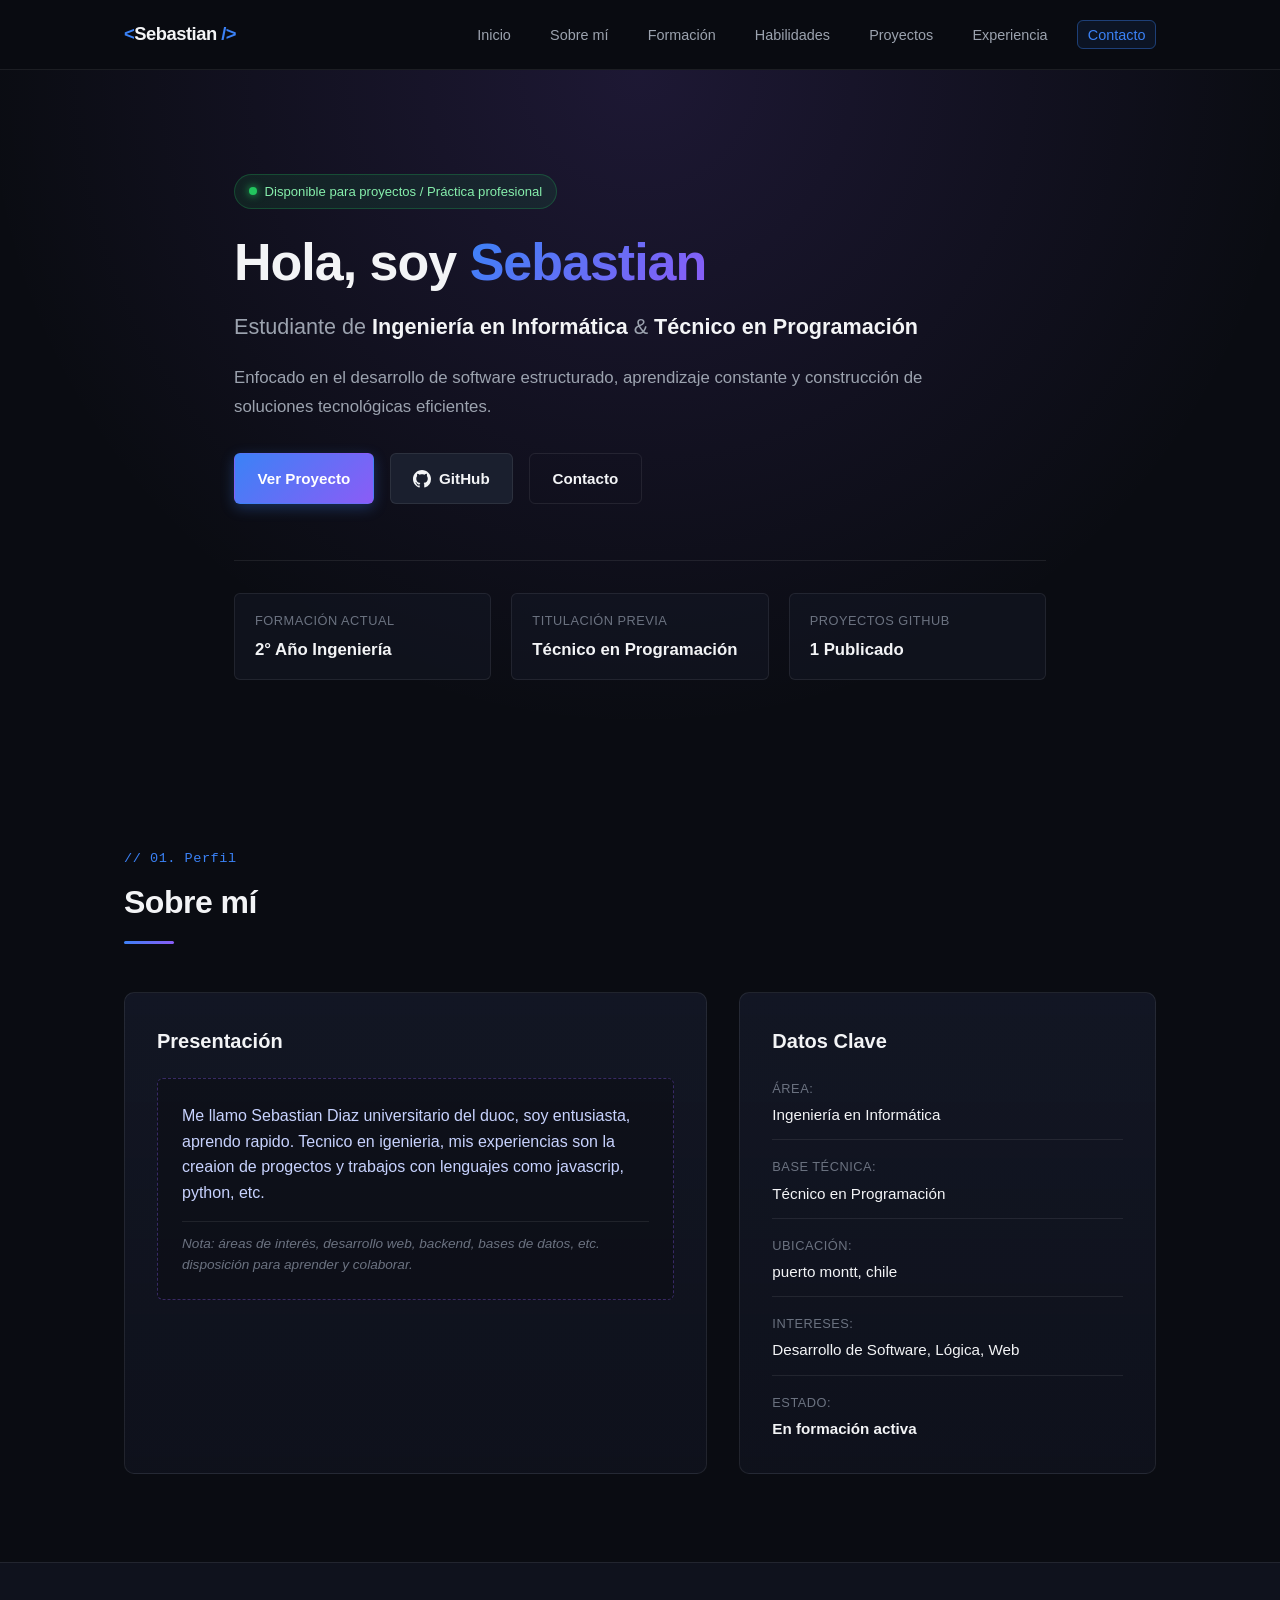
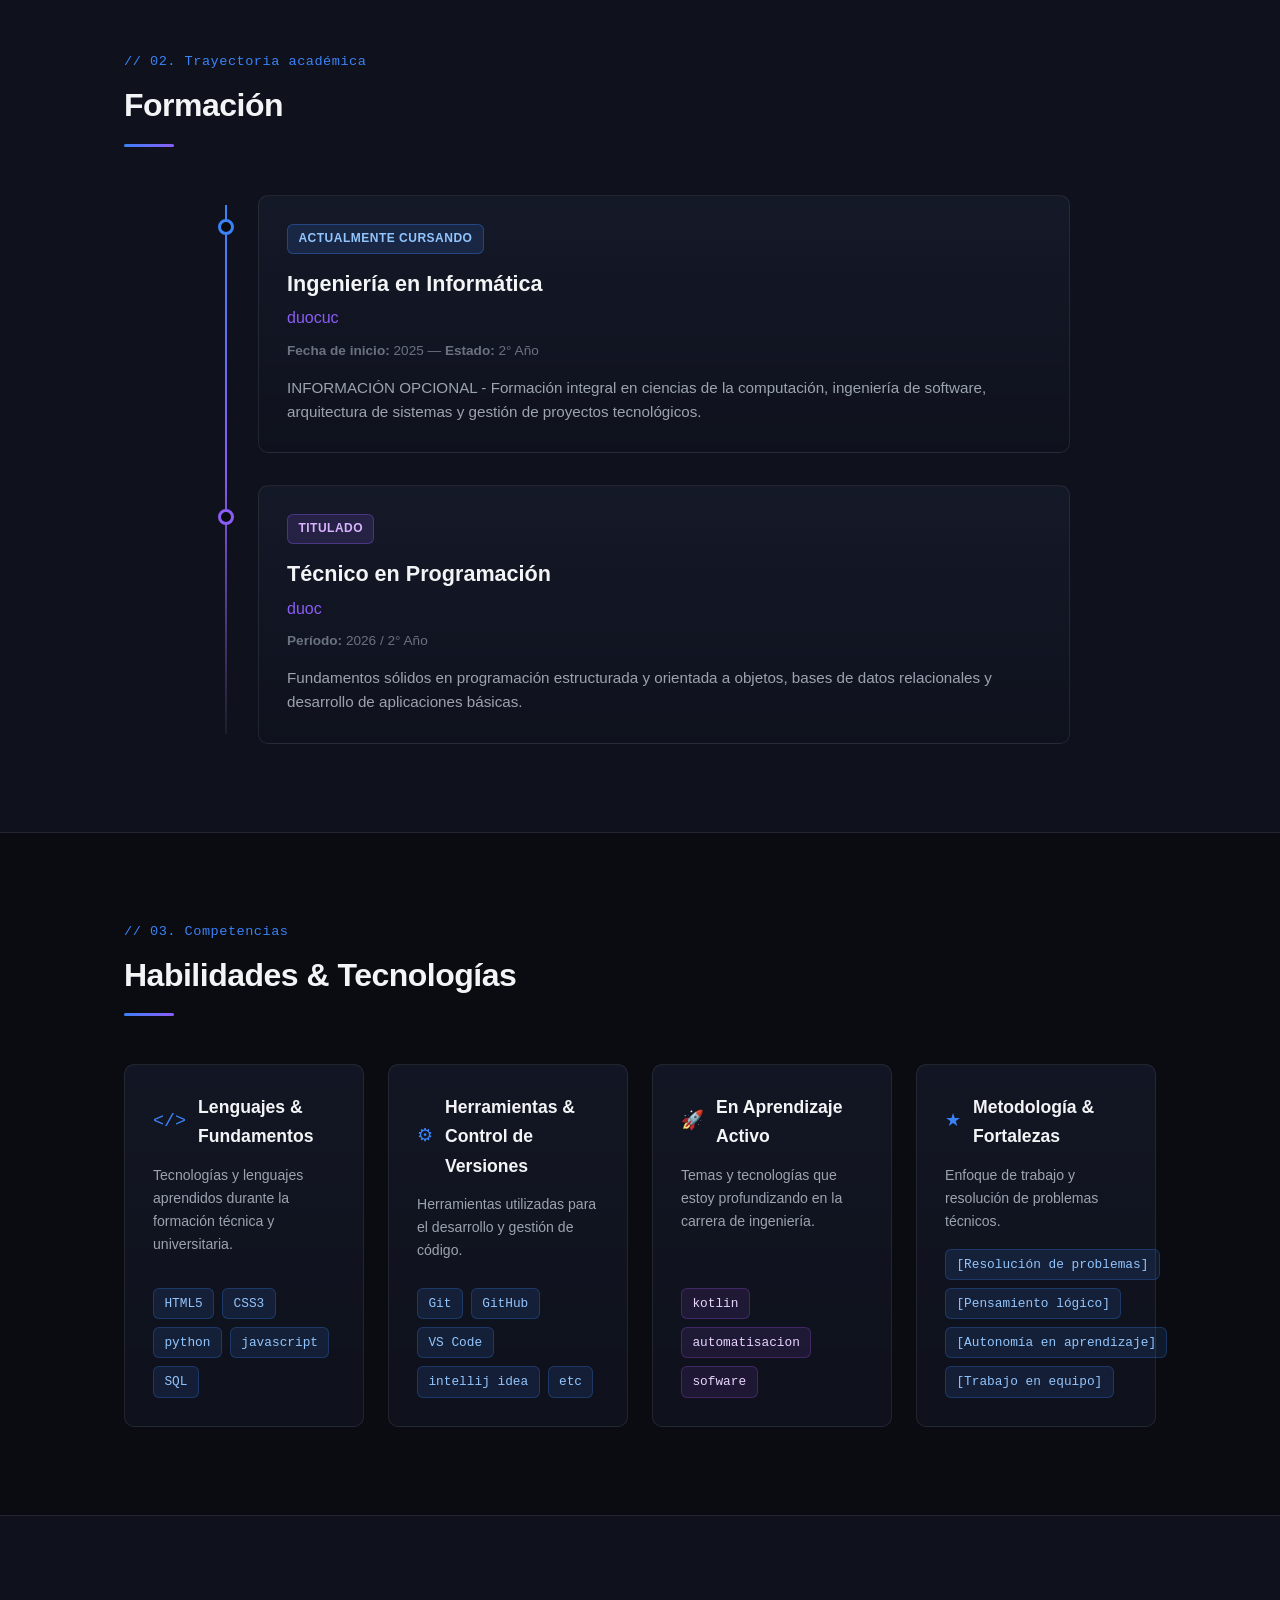
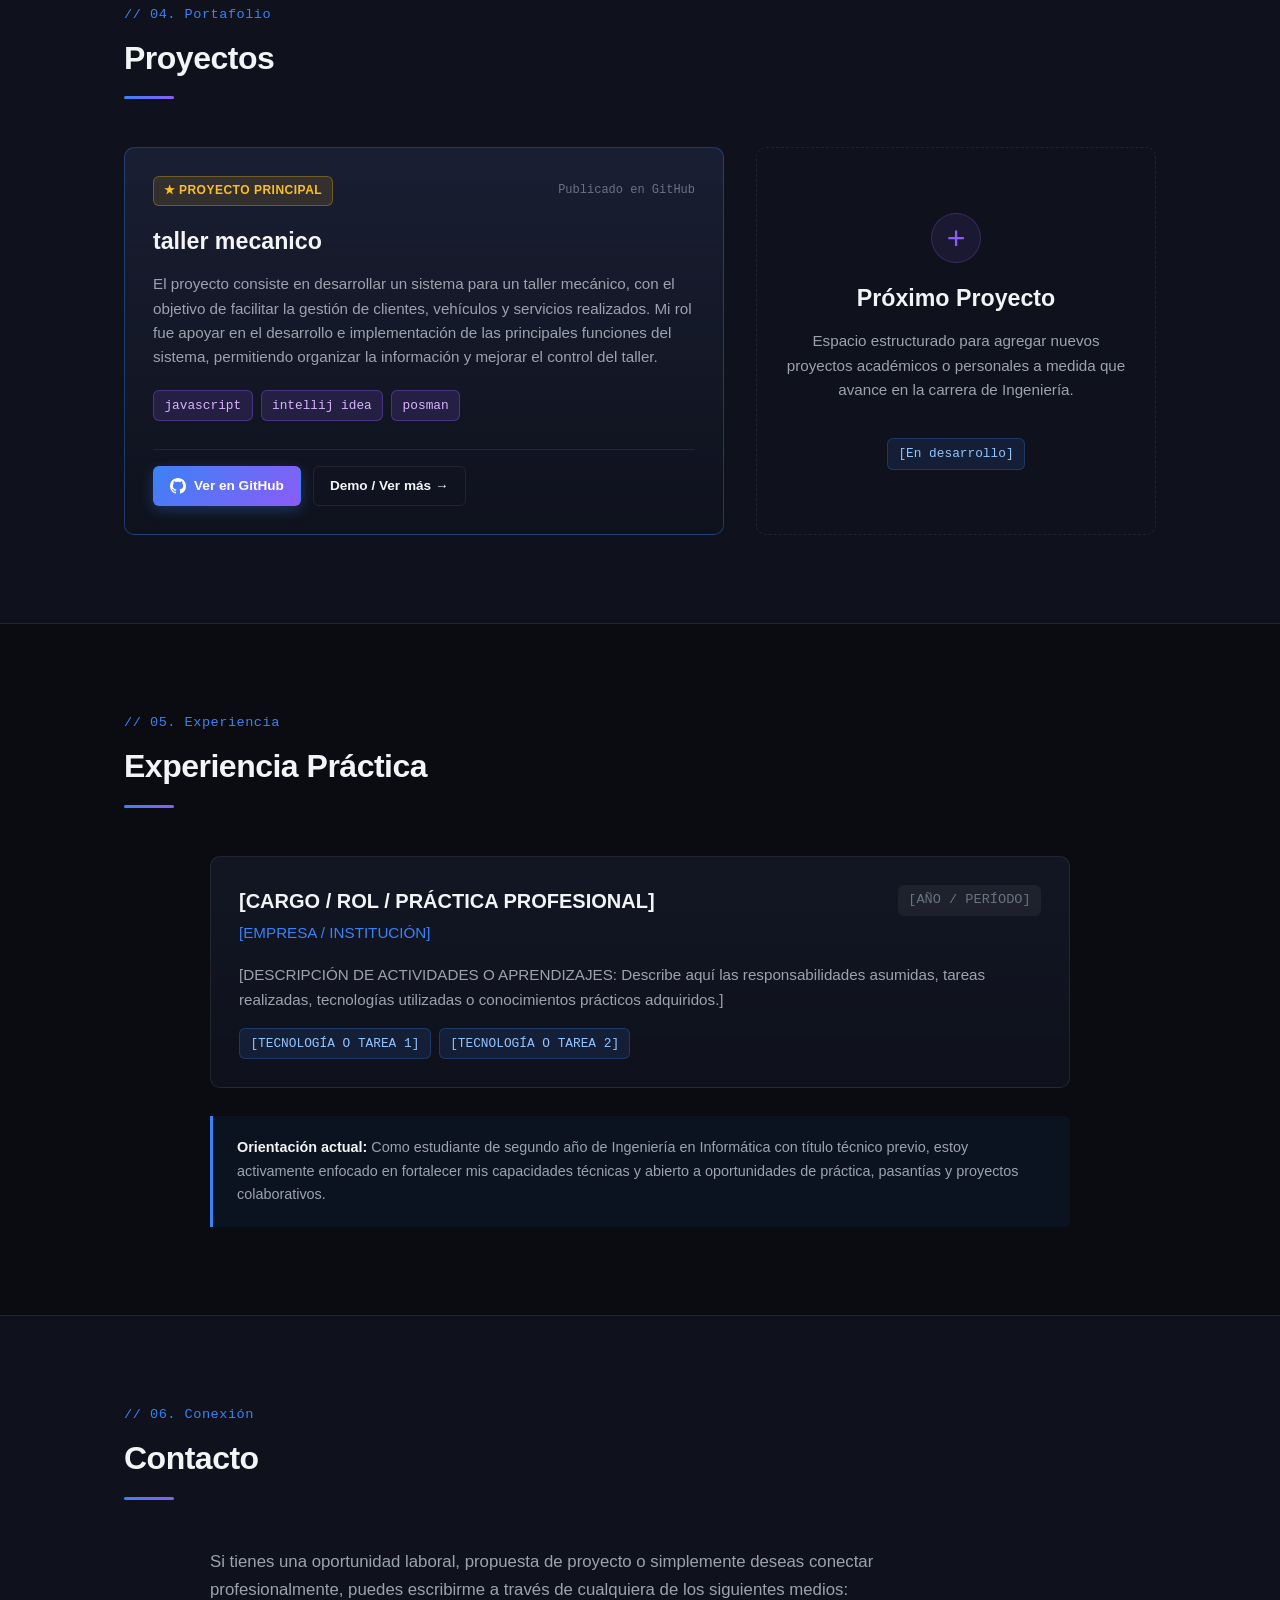
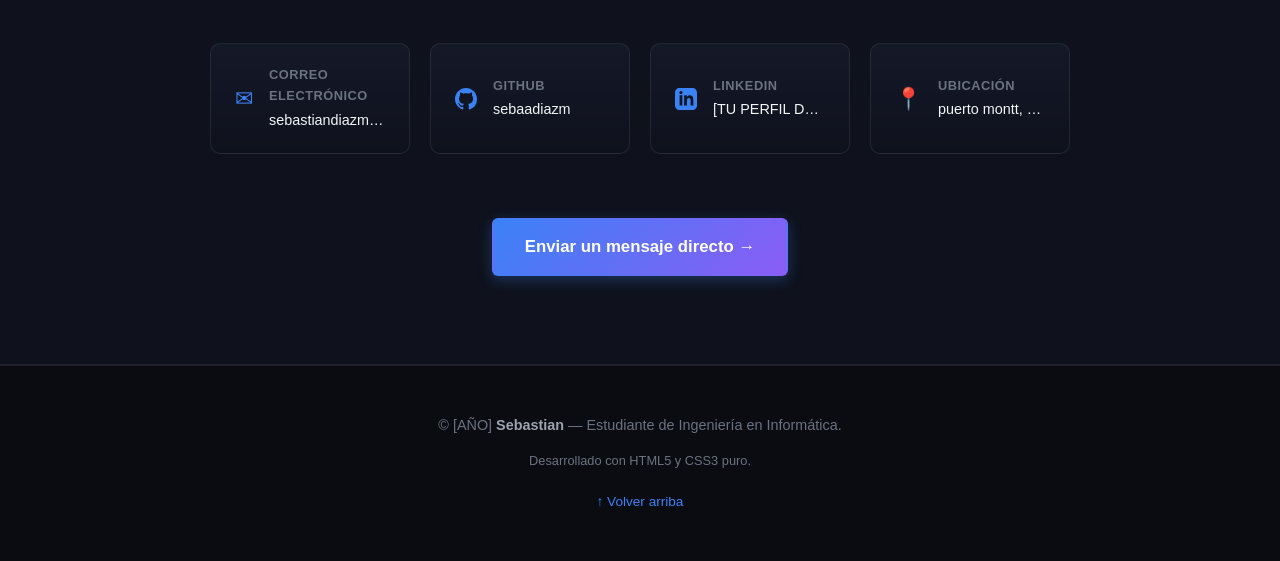
==== commit 12141d1a: "portafolio listo si" ====
--- a/index.html
+++ b/index.html
@@ -4,7 +4,7 @@
     <meta charset="UTF-8">
     <meta name="viewport" content="width=device-width, initial-scale=1.0">
     <meta name="description" content="Portafolio personal de [TU NOMBRE] - Estudiante de Ingeniería en Informática y Técnico en Programación.">
-    <title>[TU NOMBRE] | Portafolio Profesional</title>
+    <title>Sebastian | Portafolio Profesional</title>
     <!-- Hoja de estilos principal -->
     <link rel="stylesheet" href="style.css">
 </head>
@@ -16,7 +16,7 @@
     <header class="header">
         <div class="container nav-container">
             <a href="#inicio" class="nav-logo">
-                <span class="logo-bracket">&lt;</span>[TU NOMBRE]<span class="logo-bracket"> /&gt;</span>
+                <span class="logo-bracket">&lt;</span>Sebastian<span class="logo-bracket"> /&gt;</span>
             </a>
             <nav class="navbar" aria-label="Navegación principal">
                 <ul class="nav-list">
@@ -46,7 +46,7 @@
                 </div>
 
                 <h1 class="hero-title">
-                    Hola, soy <span class="gradient-text">[TU NOMBRE]</span>
+                    Hola, soy <span class="gradient-text">Sebastian</span>
                 </h1>
 
                 <p class="hero-subtitle">
@@ -54,7 +54,7 @@
                 </p>
 
                 <p class="hero-description">
-                    [FRASE REPRESENTATIVA - Ej: Enfocado en el desarrollo de software estructurado, aprendizaje constante y construcción de soluciones tecnológicas eficientes.]
+                    Enfocado en el desarrollo de software estructurado, aprendizaje constante y construcción de soluciones tecnológicas eficientes.
                 </p>
 
                 <!-- Botones de Acción -->
@@ -105,10 +105,10 @@
                         <h3 class="card-title">Presentación</h3>
                         <div class="placeholder-box">
                             <p class="placeholder-text">
-                                [ESCRIBE AQUÍ UNA BREVE DESCRIPCIÓN SOBRE TI, TU FORMACIÓN, INTERESES Y EXPERIENCIA]
+                                Me llamo Sebastian Diaz universitario del duoc, soy entusiasta, aprendo rapido. Tecnico en igenieria, mis experiencias son la creaion de progectos y trabajos con lenguajes como javascrip, python, etc. 
                             </p>
                             <p class="helper-note">
-                                <em>Nota: Reemplaza este bloque con tu texto personal. Puedes incluir tus motivaciones en la informática, áreas de interés (desarrollo web, backend, bases de datos, etc.) y tu disposición para aprender y colaborar.</em>
+                                <em>Nota: áreas de interés, desarrollo web, backend, bases de datos, etc. disposición para aprender y colaborar.</em>
                             </p>
                         </div>
                     </div>
@@ -126,11 +126,11 @@
                             </li>
                             <li>
                                 <span class="info-key">Ubicación:</span>
-                                <span class="info-val">[CIUDAD, PAÍS]</span>
+                                <span class="info-val">puerto montt, chile</span>
                             </li>
                             <li>
                                 <span class="info-key">Intereses:</span>
-                                <span class="info-val">[TUS INTERESES - Ej: Desarrollo de Software, Lógica, Web]</span>
+                                <span class="info-val">Desarrollo de Software, Lógica, Web</span>
                             </li>
                             <li>
                                 <span class="info-key">Estado:</span>
@@ -162,10 +162,10 @@
                         <div class="timeline-content card">
                             <div class="timeline-badge status-current">Actualmente cursando</div>
                             <h3 class="timeline-title">Ingeniería en Informática</h3>
-                            <h4 class="timeline-subtitle">[INSTITUCIÓN]</h4>
-                            <p class="timeline-period"><strong>Fecha de inicio:</strong> [AÑO] — <strong>Estado:</strong> 2° Año</p>
+                            <h4 class="timeline-subtitle">duocuc</h4>
+                            <p class="timeline-period"><strong>Fecha de inicio:</strong> 2025 — <strong>Estado:</strong> 2° Año</p>
                             <p class="timeline-desc">
-                                [INFORMACIÓN OPCIONAL - Ej: Formación integral en ciencias de la computación, ingeniería de software, arquitectura de sistemas y gestión de proyectos tecnológicos.]
+                                INFORMACIÓN OPCIONAL - Formación integral en ciencias de la computación, ingeniería de software, arquitectura de sistemas y gestión de proyectos tecnológicos.
                             </p>
                         </div>
                     </article>
@@ -176,10 +176,10 @@
                         <div class="timeline-content card">
                             <div class="timeline-badge status-completed">Titulado</div>
                             <h3 class="timeline-title">Técnico en Programación</h3>
-                            <h4 class="timeline-subtitle">[INSTITUCIÓN]</h4>
-                            <p class="timeline-period"><strong>Período:</strong> [AÑO / PERÍODO]</p>
+                            <h4 class="timeline-subtitle">duoc</h4>
+                            <p class="timeline-period"><strong>Período:</strong> 2026 / 2° Año</p>
                             <p class="timeline-desc">
-                                [INFORMACIÓN OPCIONAL - Ej: Fundamentos sólidos en programación estructurada y orientada a objetos, bases de datos relacionales y desarrollo de aplicaciones básicas.]
+                                Fundamentos sólidos en programación estructurada y orientada a objetos, bases de datos relacionales y desarrollo de aplicaciones básicas.
                             </p>
                         </div>
                     </article>
@@ -210,11 +210,11 @@
                         </div>
                         <p class="skill-card-desc">Tecnologías y lenguajes aprendidos durante la formación técnica y universitaria.</p>
                         <div class="tags-container">
-                            <span class="tag">[HTML5]</span>
-                            <span class="tag">[CSS3]</span>
-                            <span class="tag">[TECNOLOGÍA 1]</span>
-                            <span class="tag">[TECNOLOGÍA 2]</span>
-                            <span class="tag">[TECNOLOGÍA 3]</span>
+                            <span class="tag">HTML5</span>
+                            <span class="tag">CSS3</span>
+                            <span class="tag">python</span>
+                            <span class="tag">javascript</span>
+                            <span class="tag">SQL</span>
                         </div>
                     </div>
 
@@ -229,8 +229,8 @@
                             <span class="tag">Git</span>
                             <span class="tag">GitHub</span>
                             <span class="tag">VS Code</span>
-                            <span class="tag">[HERRAMIENTA 1]</span>
-                            <span class="tag">[HERRAMIENTA 2]</span>
+                            <span class="tag">intellij idea</span>
+                            <span class="tag">etc</span>
                         </div>
                     </div>
 
@@ -242,9 +242,9 @@
                         </div>
                         <p class="skill-card-desc">Temas y tecnologías que estoy profundizando en la carrera de ingeniería.</p>
                         <div class="tags-container">
-                            <span class="tag tag-learning">[EN APRENDIZAJE 1]</span>
-                            <span class="tag tag-learning">[EN APRENDIZAJE 2]</span>
-                            <span class="tag tag-learning">[EN APRENDIZAJE 3]</span>
+                            <span class="tag tag-learning">kotlin</span>
+                            <span class="tag tag-learning">automatisacion</span>
+                            <span class="tag tag-learning">sofware</span>
                         </div>
                     </div>
 
@@ -288,22 +288,23 @@
                             <span class="project-status">Publicado en GitHub</span>
                         </div>
 
-                        <h3 class="project-title">[NOMBRE DEL PROYECTO]</h3>
+                        <h3 class="project-title">taller mecanico</h3>
                         
                         <p class="project-description">
-                            [DESCRIPCIÓN DEL PROYECTO: Describe aquí de manera clara el objetivo del proyecto, el problema que resuelve, tu rol en su desarrollo y las principales funcionalidades que implementaste.]
+                            El proyecto consiste en desarrollar un sistema para un taller mecánico, con el objetivo de facilitar la gestión de clientes, vehículos y servicios realizados. Mi rol fue apoyar en el desarrollo e implementación de las principales funciones del sistema, permitiendo organizar la información y mejorar el control del taller.
+
                         </p>
 
                         <!-- Tecnologías usadas en el proyecto -->
                         <div class="project-tech-stack">
-                            <span class="tag tag-accent">[TECNOLOGÍA A]</span>
-                            <span class="tag tag-accent">[TECNOLOGÍA B]</span>
-                            <span class="tag tag-accent">[TECNOLOGÍA C]</span>
+                            <span class="tag tag-accent">javascript</span>
+                            <span class="tag tag-accent">intellij idea</span>
+                            <span class="tag tag-accent">posman</span>
                         </div>
 
                         <!-- Enlaces del proyecto -->
                         <div class="project-links">
-                            <a href="https://github.com/[TU_USUARIO]/[TU_REPOSITORIO]" target="_blank" rel="noopener noreferrer" class="btn btn-primary btn-sm">
+                            <a href="https://github.com/sebaadiazm/taller_et_fullstack.git" target="_blank" rel="noopener noreferrer" class="btn btn-primary btn-sm">
                                 <svg class="btn-icon" viewBox="0 0 24 24" width="16" height="16" fill="currentColor">
                                     <path d="M12 0C5.37 0 0 5.37 0 12c0 5.31 3.435 9.795 8.205 11.385.6.105.825-.255.825-.57 0-.285-.015-1.23-.015-2.235-3.015.555-3.795-.735-4.035-1.41-.135-.345-.72-1.41-1.23-1.695-.42-.225-1.02-.78-.015-.795.945-.015 1.62.87 1.845 1.23 1.08 1.815 2.805 1.305 3.495.99.105-.78.42-1.305.765-1.605-2.67-.3-5.46-1.335-5.46-5.925 0-1.305.465-2.385 1.23-3.225-.12-.3-.54-1.53.12-3.18 0 0 1.005-.315 3.3 1.23.96-.27 1.98-.405 3-.405s2.04.135 3 .405c2.295-1.56 3.3-1.23 3.3-1.23.66 1.65.24 2.88.12 3.18.765.84 1.23 1.905 1.23 3.225 0 4.605-2.805 5.625-5.475 5.925.435.375.81 1.095.81 2.22 0 1.605-.015 2.895-.015 3.3 0 .315.225.69.825.57A12.02 12.02 0 0024 12c0-6.63-5.37-12-12-12z"/>
                                 </svg>
@@ -400,12 +401,12 @@
                             <div class="contact-card-icon">&#9993;</div>
                             <div class="contact-card-body">
                                 <h3 class="contact-card-title">Correo Electrónico</h3>
-                                <p class="contact-card-value">[TU CORREO ELECTRÓNICO]</p>
+                                <p class="contact-card-value">sebastiandiazm321@gmail.com</p>
                             </div>
                         </a>
 
                         <!-- Tarjeta GitHub -->
-                        <a href="https://github.com/[TU_USUARIO]" target="_blank" rel="noopener noreferrer" class="card contact-card">
+                        <a href="https://github.com/sebaadiazm" target="_blank" rel="noopener noreferrer" class="card contact-card">
                             <div class="contact-card-icon">
                                 <svg viewBox="0 0 24 24" width="22" height="22" fill="currentColor">
                                     <path d="M12 0C5.37 0 0 5.37 0 12c0 5.31 3.435 9.795 8.205 11.385.6.105.825-.255.825-.57 0-.285-.015-1.23-.015-2.235-3.015.555-3.795-.735-4.035-1.41-.135-.345-.72-1.41-1.23-1.695-.42-.225-1.02-.78-.015-.795.945-.015 1.62.87 1.845 1.23 1.08 1.815 2.805 1.305 3.495.99.105-.78.42-1.305.765-1.605-2.67-.3-5.46-1.335-5.46-5.925 0-1.305.465-2.385 1.23-3.225-.12-.3-.54-1.53.12-3.18 0 0 1.005-.315 3.3 1.23.96-.27 1.98-.405 3-.405s2.04.135 3 .405c2.295-1.56 3.3-1.23 3.3-1.23.66 1.65.24 2.88.12 3.18.765.84 1.23 1.905 1.23 3.225 0 4.605-2.805 5.625-5.475 5.925.435.375.81 1.095.81 2.22 0 1.605-.015 2.895-.015 3.3 0 .315.225.69.825.57A12.02 12.02 0 0024 12c0-6.63-5.37-12-12-12z"/>
@@ -413,7 +414,7 @@
                             </div>
                             <div class="contact-card-body">
                                 <h3 class="contact-card-title">GitHub</h3>
-                                <p class="contact-card-value">[TU PERFIL DE GITHUB]</p>
+                                <p class="contact-card-value">sebaadiazm</p>
                             </div>
                         </a>
 
@@ -435,7 +436,7 @@
                             <div class="contact-card-icon">&#128205;</div>
                             <div class="contact-card-body">
                                 <h3 class="contact-card-title">Ubicación</h3>
-                                <p class="contact-card-value">[CIUDAD, PAÍS]</p>
+                                <p class="contact-card-value">puerto montt, chile</p>
                             </div>
                         </div>
 
@@ -460,7 +461,7 @@
     <footer class="footer">
         <div class="container footer-container">
             <p class="footer-copy">
-                &copy; [AÑO] <strong>[TU NOMBRE]</strong> — Estudiante de Ingeniería en Informática.
+                &copy; [AÑO] <strong>Sebastian</strong> — Estudiante de Ingeniería en Informática.
             </p>
             <p class="footer-note">
                 Desarrollado con HTML5 y CSS3 puro.
